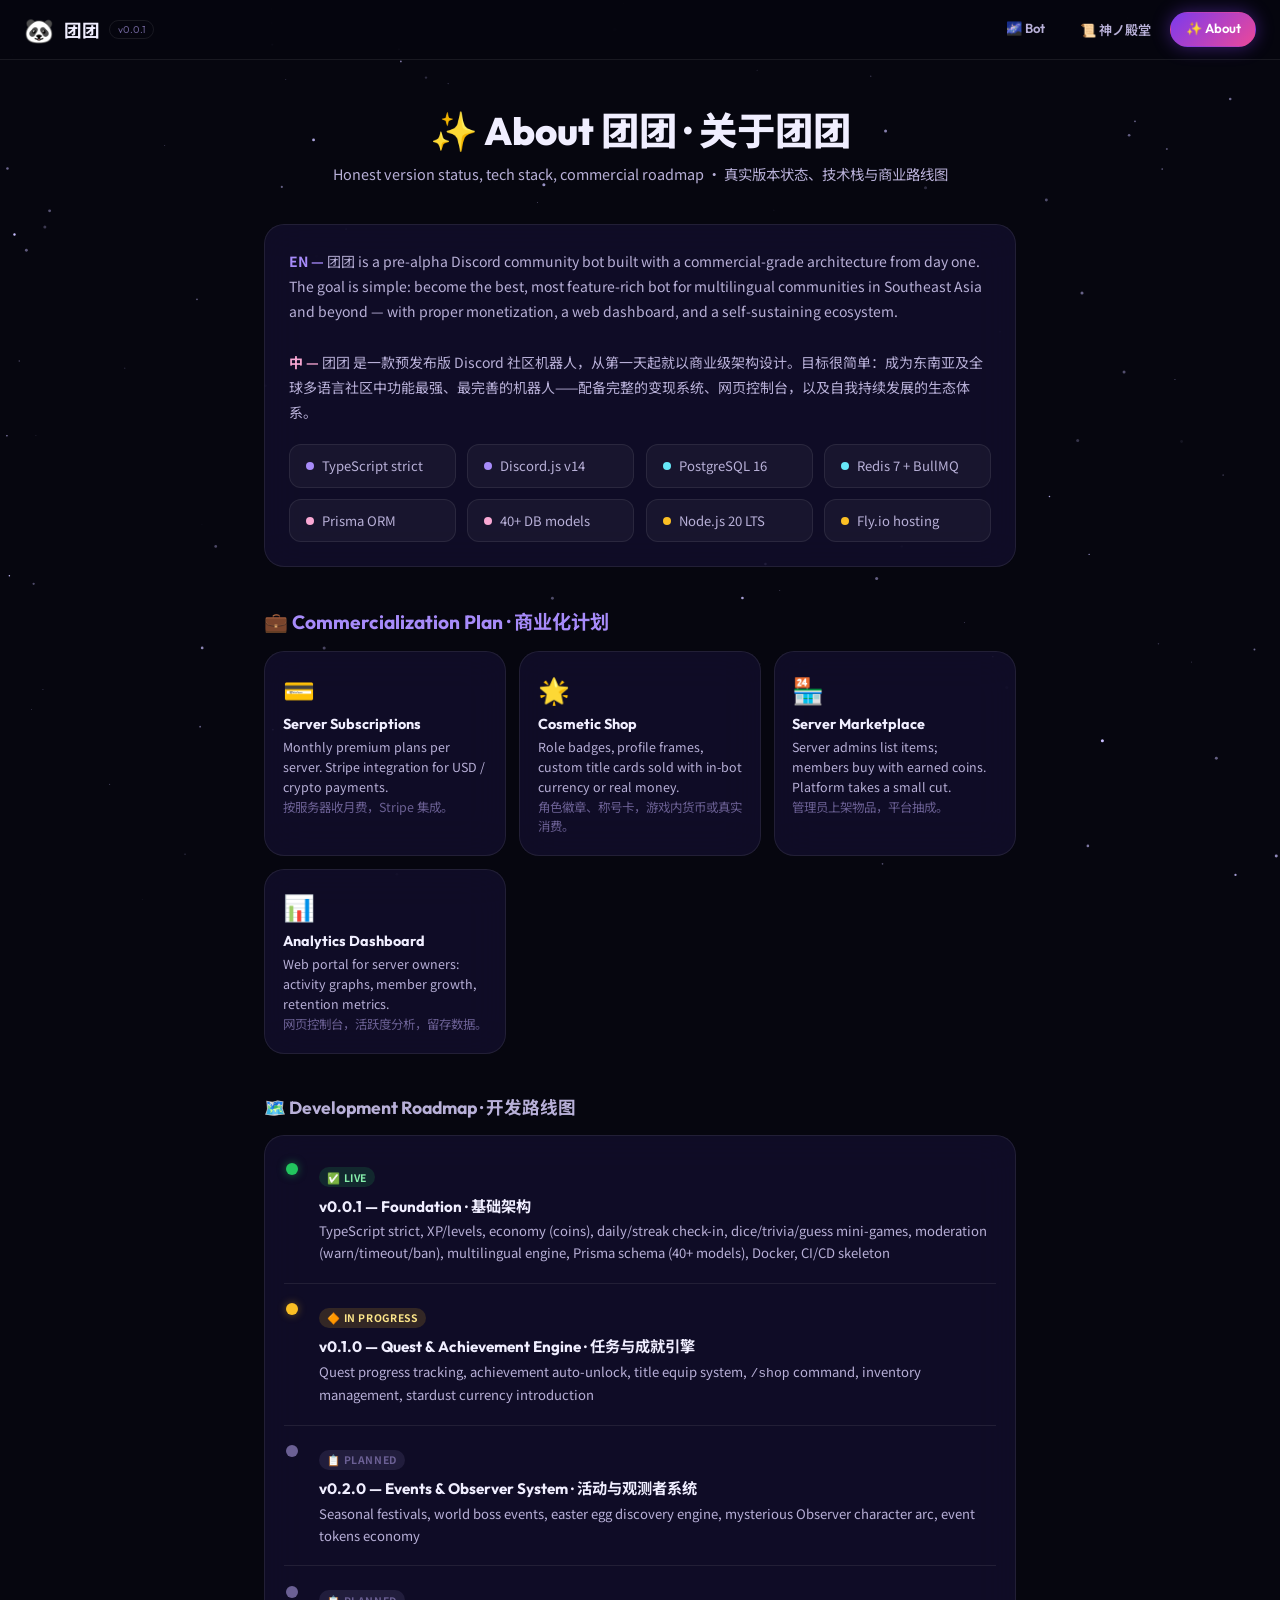
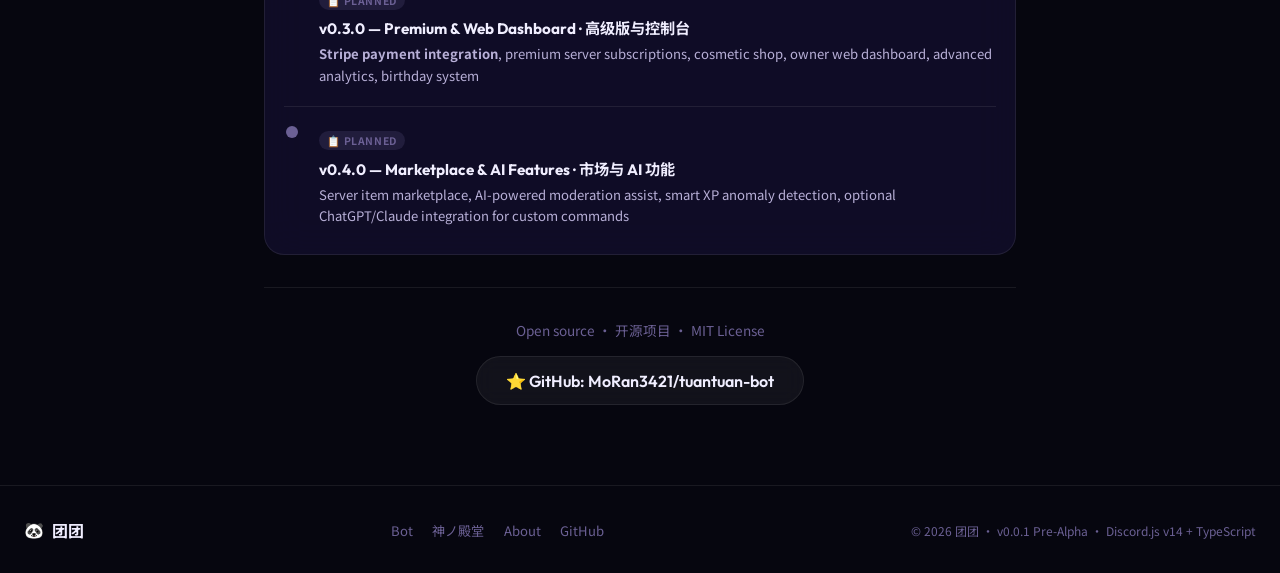
==== about.html @ 724a2584 "feat: split into separate pages + commercial landing redesign - index.html: commercial SaaS landing " ====
<!doctype html>
<html lang="en">
<head>
<meta charset="utf-8">
<meta name="viewport" content="width=device-width,initial-scale=1,viewport-fit=cover">
<title>About 团团 — Roadmap & Story</title>
<meta name="description" content="The story behind 团团 bot, current version status, and the full development roadmap.">
<link rel="stylesheet" href="https://fonts.googleapis.com/css2?family=Noto+Sans+SC:wght@300;400;500;700;900&family=Outfit:wght@300;400;600;700;900&display=swap">
<style>
:root{
  --bg-deep:#06060f;--bg-card:rgba(20,16,48,.72);--bg-glass:rgba(255,255,255,.05);
  --border:rgba(255,255,255,.08);--violet:#7c3aed;--violet-l:#a78bfa;
  --pink:#ec4899;--pink-l:#f9a8d4;--cyan:#06b6d4;--cyan-l:#67e8f9;
  --gold:#fbbf24;--fg:#f0eeff;--fg-2:#b8b0d8;--fg-3:#6b6094;
  --ff-d:'Outfit','Noto Sans SC',sans-serif;--ff-b:'Noto Sans SC','Outfit',sans-serif;
  --r-lg:1.25rem;color-scheme:dark;
}
*,*::before,*::after{box-sizing:border-box;margin:0;padding:0}
body{font-family:var(--ff-b);background:var(--bg-deep);color:var(--fg);min-height:100%;overflow-x:hidden}
#stars-canvas{position:fixed;inset:0;z-index:0;pointer-events:none}
.top-nav{position:sticky;top:env(safe-area-inset-top,0px);z-index:100;display:flex;align-items:center;justify-content:space-between;padding:.75rem 1.5rem;background:rgba(6,6,15,.88);backdrop-filter:blur(20px);border-bottom:1px solid var(--border);gap:1rem;flex-wrap:wrap}
.brand{display:flex;align-items:center;gap:.6rem;font-family:var(--ff-d);font-weight:700;font-size:1.1rem;color:var(--fg);text-decoration:none;white-space:nowrap}
.brand .panda{font-size:1.5rem}
.nav-links{display:flex;gap:.25rem;flex-wrap:wrap}
.nav-link{padding:.45rem .9rem;border-radius:2rem;border:1px solid transparent;background:transparent;color:var(--fg-2);font-family:var(--ff-d);font-size:.82rem;font-weight:600;text-decoration:none;white-space:nowrap;transition:all .2s}
.nav-link:hover{color:var(--fg);background:var(--bg-glass)}
.nav-link.active{background:linear-gradient(135deg,var(--violet),var(--pink));color:#fff;box-shadow:0 0 18px rgba(124,58,237,.45)}
.page{max-width:800px;margin:0 auto;padding:2.5rem 1.5rem 5rem;position:relative;z-index:1}
.section-head{text-align:center;margin-bottom:2.5rem}
.section-head h2{font-family:var(--ff-d);font-size:clamp(1.6rem,4vw,2.4rem);font-weight:800;text-wrap:balance}
.section-head p{color:var(--fg-2);font-size:.9rem;margin-top:.4rem}
.glass-card{background:var(--bg-card);border:1px solid var(--border);border-radius:var(--r-lg);padding:1.5rem;backdrop-filter:blur(20px);margin-bottom:1.5rem}
.about-body{font-size:.875rem;color:var(--fg-2);line-height:1.8}
.about-body strong{color:var(--fg)}
.stack-grid{display:grid;grid-template-columns:repeat(auto-fill,minmax(160px,1fr));gap:.7rem;margin-top:1.2rem}
.stack-item{background:rgba(255,255,255,.04);border:1px solid var(--border);border-radius:.75rem;padding:.7rem 1rem;font-size:.82rem;color:var(--fg-2);display:flex;align-items:center;gap:.5rem}
.stack-item .dot{width:.5rem;height:.5rem;border-radius:50%;flex-shrink:0}
.dot-violet{background:var(--violet-l)}
.dot-pink{background:var(--pink-l)}
.dot-cyan{background:var(--cyan-l)}
.dot-gold{background:var(--gold)}
.roadmap-list{display:flex;flex-direction:column;gap:0}
.roadmap-item{display:flex;gap:1.2rem;padding:1.2rem 0;border-bottom:1px solid var(--border);align-items:flex-start}
.roadmap-item:last-child{border-bottom:none}
.roadmap-line{display:flex;flex-direction:column;align-items:center;gap:0;flex-shrink:0;width:1rem}
.roadmap-dot{width:.75rem;height:.75rem;border-radius:50%;flex-shrink:0}
.dot-done{background:#22c55e;box-shadow:0 0 8px rgba(34,197,94,.5)}
.dot-wip{background:var(--gold);box-shadow:0 0 8px rgba(251,191,36,.4)}
.dot-plan{background:var(--fg-3)}
.roadmap-content h4{font-family:var(--ff-d);font-size:.95rem;font-weight:700;margin-bottom:.3rem}
.roadmap-content p{font-size:.82rem;color:var(--fg-2);line-height:1.65}
.roadmap-tag{display:inline-block;font-size:.65rem;font-weight:700;letter-spacing:.06em;padding:.15rem .5rem;border-radius:1rem;margin-bottom:.4rem;text-transform:uppercase}
.tag-done{background:rgba(34,197,94,.15);color:#86efac}
.tag-wip{background:rgba(251,191,36,.15);color:#fde68a}
.tag-plan{background:rgba(107,96,148,.2);color:var(--fg-3)}
.commercial-section{margin:2.5rem 0}
.commercial-section h3{font-family:var(--ff-d);font-size:1.2rem;font-weight:700;margin-bottom:1rem;color:var(--violet-l)}
.monetize-grid{display:grid;grid-template-columns:repeat(auto-fill,minmax(200px,1fr));gap:.8rem}
.monetize-card{background:var(--bg-card);border:1px solid var(--border);border-radius:var(--r-lg);padding:1.1rem;backdrop-filter:blur(20px)}
.monetize-card .m-icon{font-size:1.6rem;margin-bottom:.5rem}
.monetize-card h4{font-family:var(--ff-d);font-size:.9rem;font-weight:700;margin-bottom:.3rem}
.monetize-card p{font-size:.78rem;color:var(--fg-2);line-height:1.6}
.divider{border:none;border-top:1px solid var(--border);margin:2rem 0}
.btn-secondary{display:inline-flex;align-items:center;gap:.55rem;padding:.85rem 1.8rem;border-radius:2rem;background:var(--bg-glass);color:var(--fg);font-family:var(--ff-d);font-weight:600;font-size:1rem;text-decoration:none;border:1px solid var(--border);backdrop-filter:blur(10px);transition:all .2s}
.btn-secondary:hover{background:rgba(255,255,255,.09);border-color:rgba(255,255,255,.2)}
.site-footer{padding:2rem 1.5rem;border-top:1px solid var(--border);display:flex;flex-wrap:wrap;gap:1rem;justify-content:space-between;align-items:center;position:relative;z-index:1}
.footer-brand{font-family:var(--ff-d);font-weight:700;font-size:1rem;display:flex;align-items:center;gap:.5rem}
.footer-links{display:flex;gap:1.2rem;flex-wrap:wrap}
.footer-links a{color:var(--fg-3);text-decoration:none;font-size:.82rem;transition:color .2s}
.footer-links a:hover{color:var(--fg-2)}
.footer-copy{font-size:.75rem;color:var(--fg-3)}
@media(max-width:480px){.top-nav{padding:.6rem 1rem}}
</style>
</head>
<body>
<canvas id="stars-canvas"></canvas>

<nav class="top-nav">
  <a class="brand" href="/"><span class="panda">🐼</span><span>团团</span><span style="font-size:.62rem;font-weight:400;color:var(--fg-3);border:1px solid var(--border);border-radius:1rem;padding:.12rem .5rem">v0.0.1</span></a>
  <div class="nav-links">
    <a class="nav-link" href="/">🌌 Bot</a>
    <a class="nav-link" href="/rules">📜 神ノ殿堂</a>
    <a class="nav-link active" href="/about">✨ About</a>
  </div>
</nav>

<div class="page">
  <div class="section-head">
    <h2>✨ About 团团 · 关于团团</h2>
    <p>Honest version status, tech stack, commercial roadmap · 真实版本状态、技术栈与商业路线图</p>
  </div>

  <!-- Story -->
  <div class="glass-card">
    <div class="about-body">
      <strong style="color:var(--violet-l)">EN —</strong> 团团 is a pre-alpha Discord community bot built with a commercial-grade architecture from day one. The goal is simple: become the best, most feature-rich bot for multilingual communities in Southeast Asia and beyond — with proper monetization, a web dashboard, and a self-sustaining ecosystem.
      <br><br>
      <strong style="color:var(--pink-l)">中 —</strong> 团团 是一款预发布版 Discord 社区机器人，从第一天起就以商业级架构设计。目标很简单：成为东南亚及全球多语言社区中功能最强、最完善的机器人——配备完整的变现系统、网页控制台，以及自我持续发展的生态体系。
    </div>
    <div class="stack-grid">
      <div class="stack-item"><div class="dot dot-violet"></div>TypeScript strict</div>
      <div class="stack-item"><div class="dot dot-violet"></div>Discord.js v14</div>
      <div class="stack-item"><div class="dot dot-cyan"></div>PostgreSQL 16</div>
      <div class="stack-item"><div class="dot dot-cyan"></div>Redis 7 + BullMQ</div>
      <div class="stack-item"><div class="dot dot-pink"></div>Prisma ORM</div>
      <div class="stack-item"><div class="dot dot-pink"></div>40+ DB models</div>
      <div class="stack-item"><div class="dot dot-gold"></div>Node.js 20 LTS</div>
      <div class="stack-item"><div class="dot dot-gold"></div>Fly.io hosting</div>
    </div>
  </div>

  <!-- Commercialization -->
  <div class="commercial-section">
    <h3>💼 Commercialization Plan · 商业化计划</h3>
    <div class="monetize-grid">
      <div class="monetize-card">
        <div class="m-icon">💳</div>
        <h4>Server Subscriptions</h4>
        <p>Monthly premium plans per server. Stripe integration for USD / crypto payments.<br><span style="color:var(--fg-3)">按服务器收月费，Stripe 集成。</span></p>
      </div>
      <div class="monetize-card">
        <div class="m-icon">🌟</div>
        <h4>Cosmetic Shop</h4>
        <p>Role badges, profile frames, custom title cards sold with in-bot currency or real money.<br><span style="color:var(--fg-3)">角色徽章、称号卡，游戏内货币或真实消费。</span></p>
      </div>
      <div class="monetize-card">
        <div class="m-icon">🏪</div>
        <h4>Server Marketplace</h4>
        <p>Server admins list items; members buy with earned coins. Platform takes a small cut.<br><span style="color:var(--fg-3)">管理员上架物品，平台抽成。</span></p>
      </div>
      <div class="monetize-card">
        <div class="m-icon">📊</div>
        <h4>Analytics Dashboard</h4>
        <p>Web portal for server owners: activity graphs, member growth, retention metrics.<br><span style="color:var(--fg-3)">网页控制台，活跃度分析，留存数据。</span></p>
      </div>
    </div>
  </div>

  <!-- Roadmap -->
  <h3 style="font-family:var(--ff-d);font-size:1.1rem;font-weight:700;color:var(--fg-2);margin-bottom:1rem">🗺️ Development Roadmap · 开发路线图</h3>
  <div class="glass-card" style="padding:.5rem 1.2rem">
    <div class="roadmap-list">
      <div class="roadmap-item">
        <div class="roadmap-line"><div class="roadmap-dot dot-done"></div></div>
        <div class="roadmap-content">
          <div class="roadmap-tag tag-done">✅ LIVE</div>
          <h4>v0.0.1 — Foundation · 基础架构</h4>
          <p>TypeScript strict, XP/levels, economy (coins), daily/streak check-in, dice/trivia/guess mini-games, moderation (warn/timeout/ban), multilingual engine, Prisma schema (40+ models), Docker, CI/CD skeleton</p>
        </div>
      </div>
      <div class="roadmap-item">
        <div class="roadmap-line"><div class="roadmap-dot dot-wip"></div></div>
        <div class="roadmap-content">
          <div class="roadmap-tag tag-wip">🔶 IN PROGRESS</div>
          <h4>v0.1.0 — Quest &amp; Achievement Engine · 任务与成就引擎</h4>
          <p>Quest progress tracking, achievement auto-unlock, title equip system, <code>/shop</code> command, inventory management, stardust currency introduction</p>
        </div>
      </div>
      <div class="roadmap-item">
        <div class="roadmap-line"><div class="roadmap-dot dot-plan"></div></div>
        <div class="roadmap-content">
          <div class="roadmap-tag tag-plan">📋 PLANNED</div>
          <h4>v0.2.0 — Events &amp; Observer System · 活动与观测者系统</h4>
          <p>Seasonal festivals, world boss events, easter egg discovery engine, mysterious Observer character arc, event tokens economy</p>
        </div>
      </div>
      <div class="roadmap-item">
        <div class="roadmap-line"><div class="roadmap-dot dot-plan"></div></div>
        <div class="roadmap-content">
          <div class="roadmap-tag tag-plan">📋 PLANNED</div>
          <h4>v0.3.0 — Premium &amp; Web Dashboard · 高级版与控制台</h4>
          <p><strong>Stripe payment integration</strong>, premium server subscriptions, cosmetic shop, owner web dashboard, advanced analytics, birthday system</p>
        </div>
      </div>
      <div class="roadmap-item">
        <div class="roadmap-line"><div class="roadmap-dot dot-plan"></div></div>
        <div class="roadmap-content">
          <div class="roadmap-tag tag-plan">📋 PLANNED</div>
          <h4>v0.4.0 — Marketplace &amp; AI Features · 市场与 AI 功能</h4>
          <p>Server item marketplace, AI-powered moderation assist, smart XP anomaly detection, optional ChatGPT/Claude integration for custom commands</p>
        </div>
      </div>
    </div>
  </div>

  <hr class="divider">
  <div style="text-align:center">
    <p style="font-size:.85rem;color:var(--fg-3);margin-bottom:1rem">Open source · 开源项目 · MIT License</p>
    <a class="btn-secondary" href="https://github.com/MoRan3421/tuantuan-bot" target="_blank" rel="noopener">⭐ GitHub: MoRan3421/tuantuan-bot</a>
  </div>
</div>

<footer class="site-footer">
  <div class="footer-brand"><span>🐼</span> 团团</div>
  <div class="footer-links">
    <a href="/">Bot</a>
    <a href="/rules">神ノ殿堂</a>
    <a href="/about">About</a>
    <a href="https://github.com/MoRan3421/tuantuan-bot" target="_blank" rel="noopener">GitHub</a>
  </div>
  <div class="footer-copy">© 2026 团团 · v0.0.1 Pre-Alpha · Discord.js v14 + TypeScript</div>
</footer>

<script>
const cv=document.getElementById('stars-canvas'),cx=cv.getContext('2d');let st=[];
function rs(){cv.width=innerWidth;cv.height=innerHeight}
function is(n){st=Array.from({length:n},()=>({x:Math.random()*cv.width,y:Math.random()*cv.height,r:Math.random()*1.4+.2,o:Math.random()*.7+.1,s:Math.random()*.3+.05}))}
function ds(){cx.clearRect(0,0,cv.width,cv.height);for(const s of st){cx.beginPath();cx.arc(s.x,s.y,s.r,0,Math.PI*2);cx.fillStyle=`rgba(200,190,255,${s.o})`;cx.fill();s.o+=s.s*(Math.random()>.5?1:-1);if(s.o>.85)s.s=-Math.abs(s.s);if(s.o<.08)s.s=Math.abs(s.s)}requestAnimationFrame(ds)}
rs();is(140);ds();addEventListener('resize',()=>{rs();is(140)});
</script>
</body>
</html>
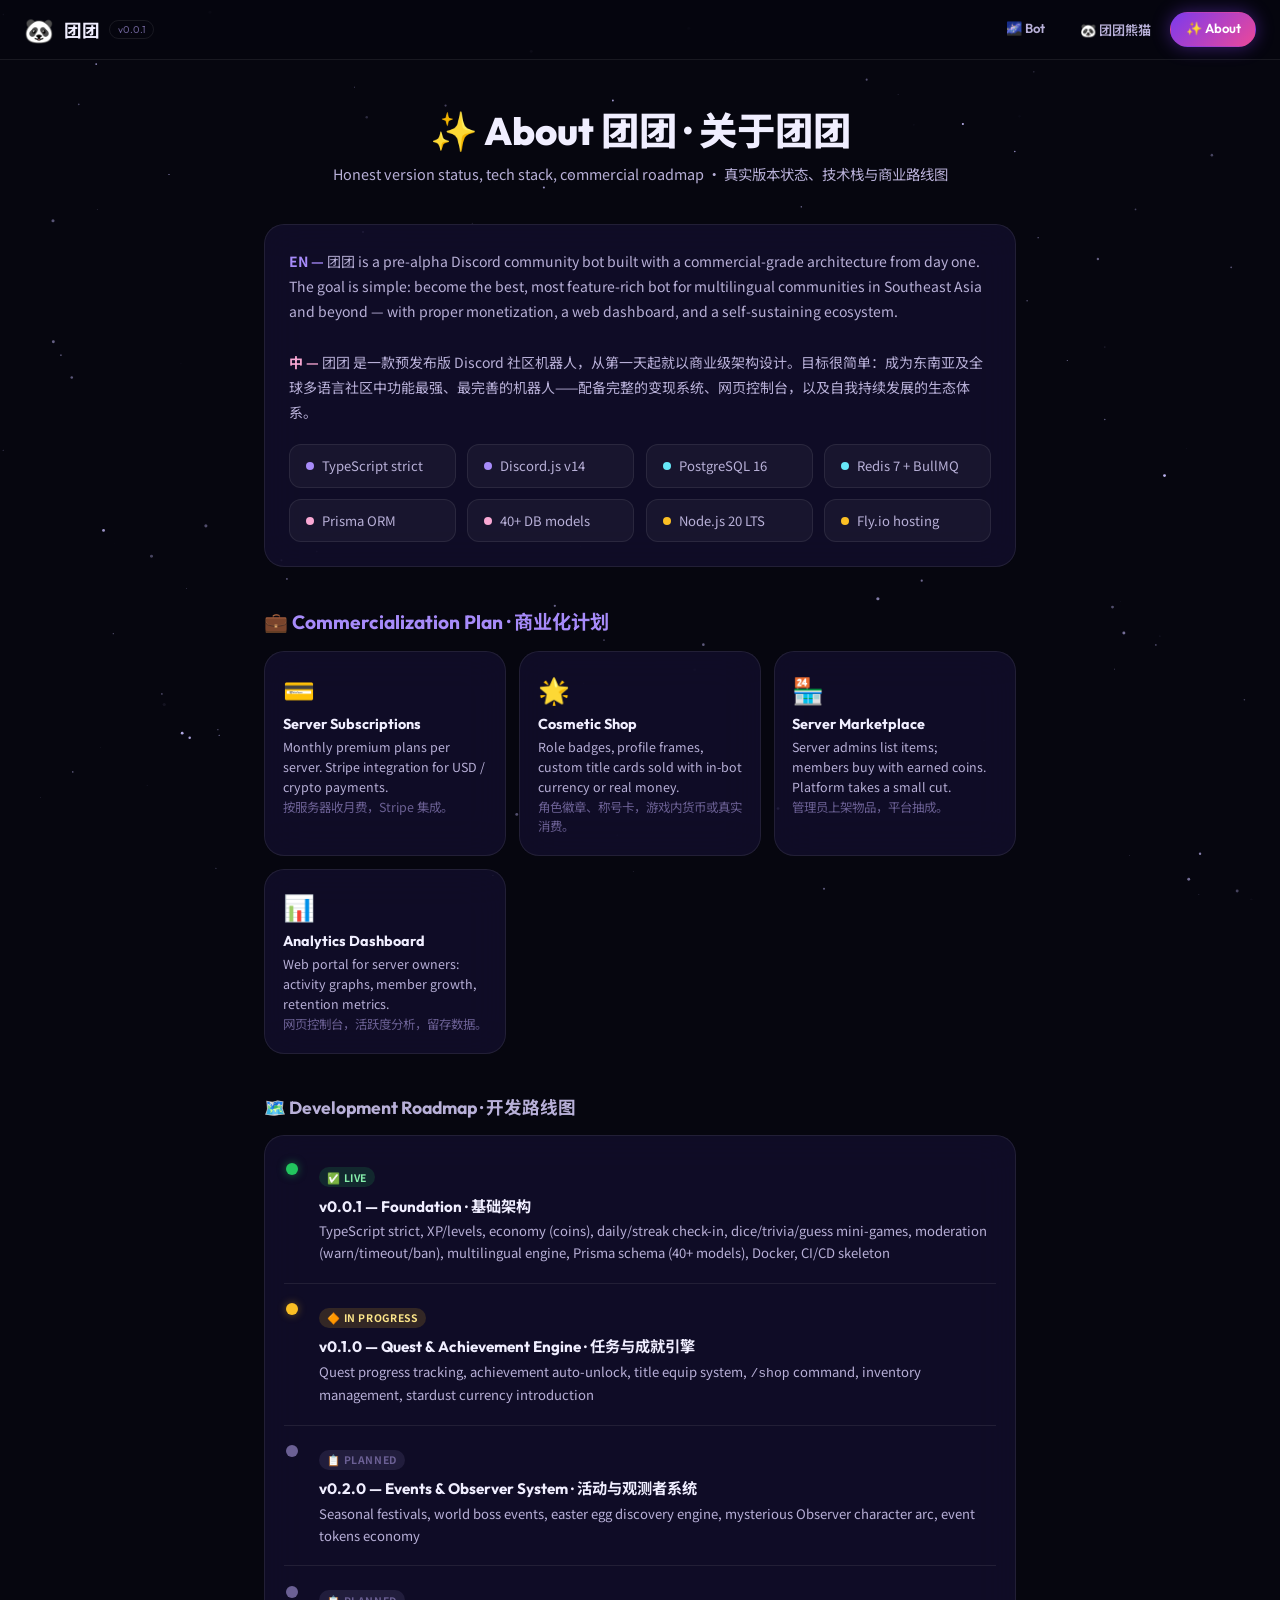
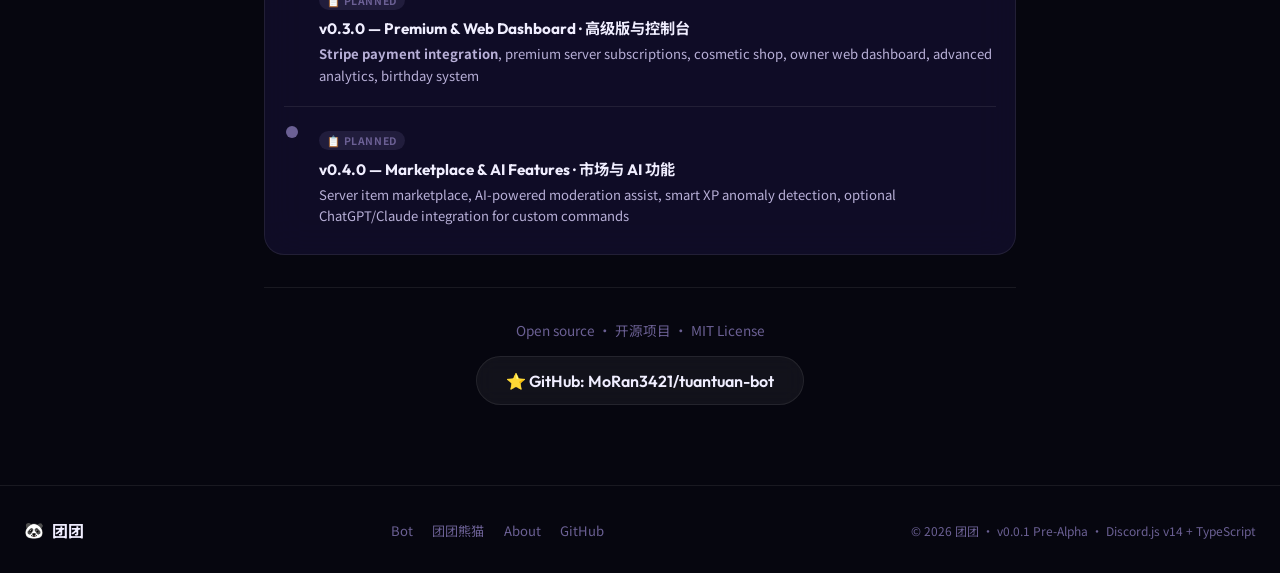
==== commit f7ff297e: "rebrand: rename 神ノ殿堂 → 团团熊猫 TuanTuan Panda in nav Update nav link label and rules.html title/meta to" ====
--- a/about.html
+++ b/about.html
@@ -79,7 +79,7 @@
   <a class="brand" href="/"><span class="panda">🐼</span><span>团团</span><span style="font-size:.62rem;font-weight:400;color:var(--fg-3);border:1px solid var(--border);border-radius:1rem;padding:.12rem .5rem">v0.0.1</span></a>
   <div class="nav-links">
     <a class="nav-link" href="/">🌌 Bot</a>
-    <a class="nav-link" href="/rules">📜 神ノ殿堂</a>
+    <a class="nav-link" href="/rules">🐼 团团熊猫</a>
     <a class="nav-link active" href="/about">✨ About</a>
   </div>
 </nav>
@@ -194,7 +194,7 @@
   <div class="footer-brand"><span>🐼</span> 团团</div>
   <div class="footer-links">
     <a href="/">Bot</a>
-    <a href="/rules">神ノ殿堂</a>
+    <a href="/rules">团团熊猫</a>
     <a href="/about">About</a>
     <a href="https://github.com/MoRan3421/tuantuan-bot" target="_blank" rel="noopener">GitHub</a>
   </div>
